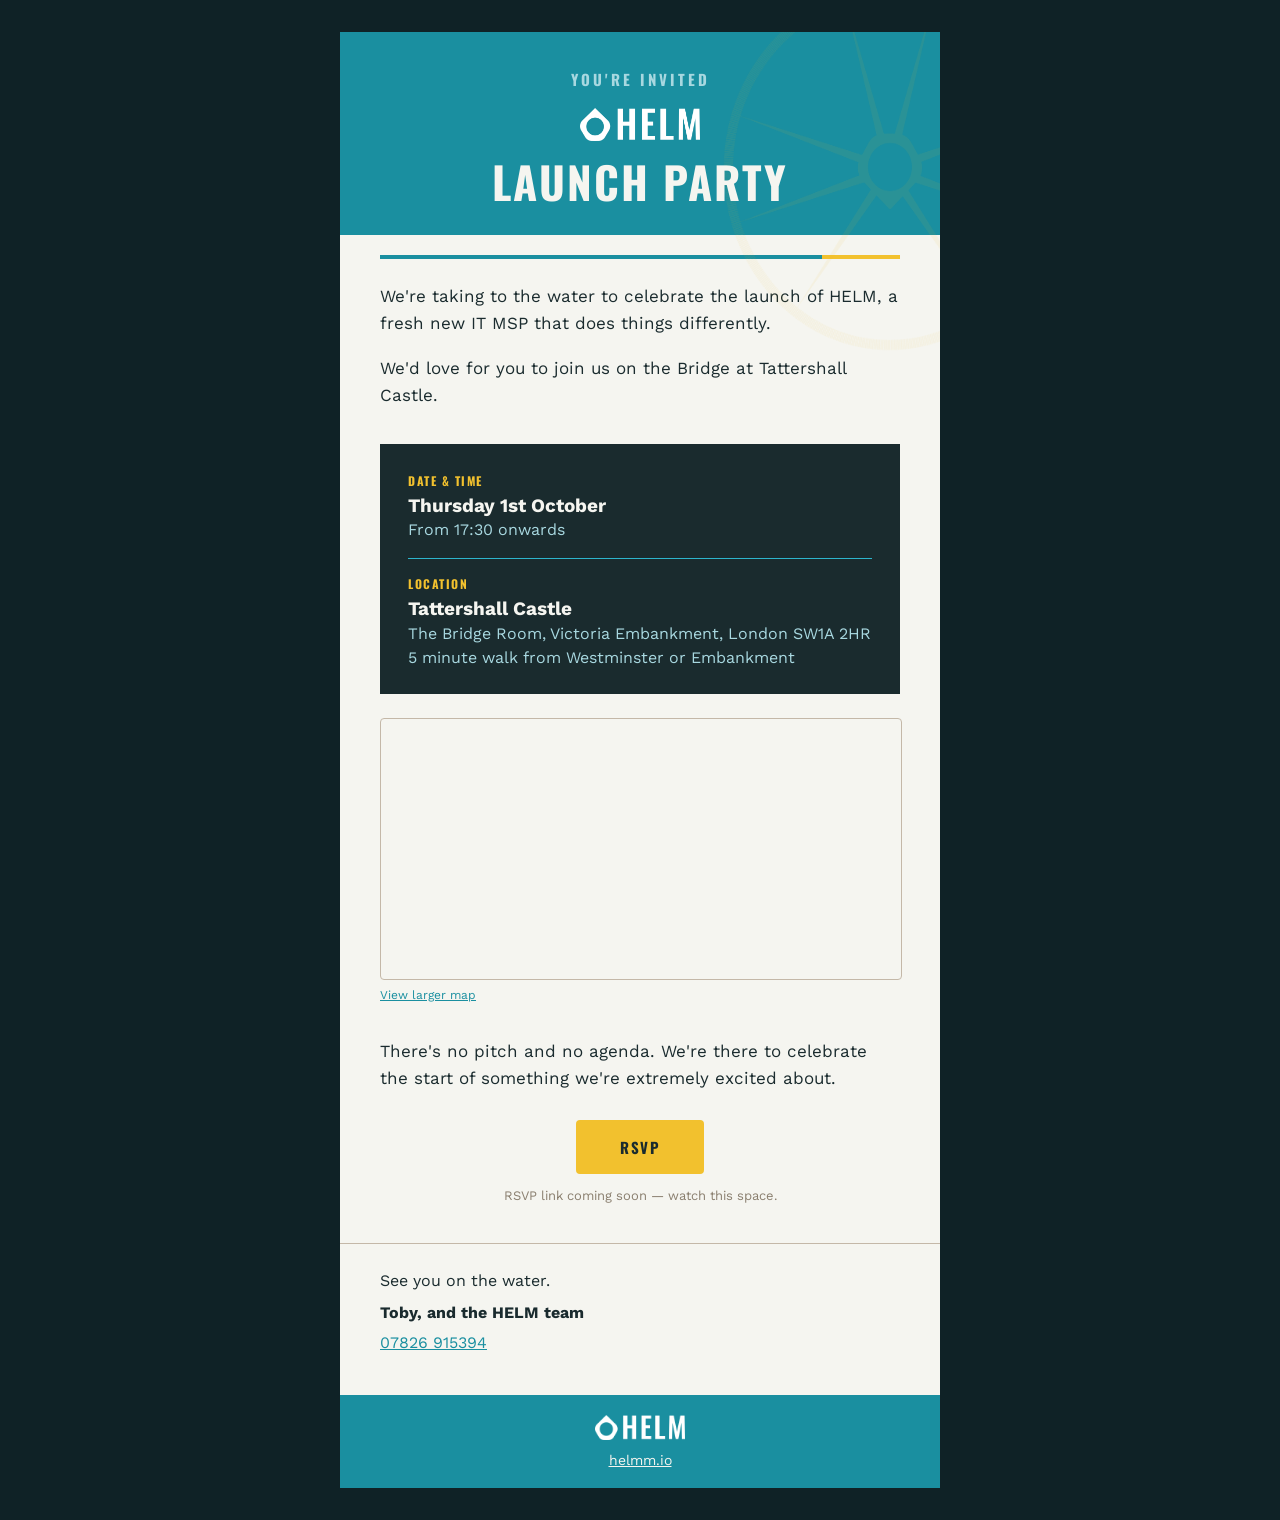
==== launchParty/index.html @ 5a1b178f "Add HELM launch party invite at /launchParty Static invite page (venue, date, RSVP details) served f" ====
<!DOCTYPE html>
<html lang="en">
<head>
<template id="__bundler_thumbnail" data-bg-color="#1A8FA0">
<svg viewBox="0 0 1200 800" xmlns="http://www.w3.org/2000/svg">
<rect width="1200" height="800" fill="#1A8FA0"/>
<circle cx="600" cy="400" r="180" fill="none" stroke="#F2C12E" stroke-width="12"/>
<circle cx="600" cy="400" r="40" fill="#F2C12E"/>
</svg>
</template>
<meta charset="UTF-8">
<meta name="viewport" content="width=device-width, initial-scale=1.0">
<meta name="color-scheme" content="light dark">
<meta name="supported-color-schemes" content="light dark">
<title>HELM Launch Party</title>
<link href="https://fonts.googleapis.com/css2?family=Oswald:wght@700&family=Work+Sans:wght@400;700&display=swap" rel="stylesheet">
<style>
@media screen and (max-width: 600px) {
  .helm-container { width: 100% !important; max-width: 100% !important; }
  .helm-pad { padding-left: 24px !important; padding-right: 24px !important; }
  .helm-title { font-size: 32px !important; }
  .helm-map-frame { height: 220px !important; }
  .helm-map-frame iframe { height: 220px !important; }
}
table {border-collapse:collapse;}
</style>
</head>
<body style="margin:0; padding:0; background-color:#0f2226; font-family:'Work Sans', Arial, Helvetica, sans-serif;">
<span style="display:none; font-size:1px; color:#0f2226; line-height:1px; max-height:0; max-width:0; opacity:0; overflow:hidden;">
You're invited: HELM launches aboard the Tattershall Castle, Thu 1 Oct, 17:30.
</span>

<table role="presentation" width="100%" cellpadding="0" cellspacing="0" border="0" style="background-color:#0f2226;">
<tr>
<td align="center" style="padding:32px 16px;">

<div class="helm-container" style="width:600px; max-width:600px; overflow:hidden; margin:0 auto;">
<table role="presentation" width="600" cellpadding="0" cellspacing="0" border="0" class="helm-container" style="width:600px; max-width:600px; background-color:#F5F5F0;">

<!-- Header band -->
<tr>
<td style="background-color:#1A8FA0; padding:0; position:relative;">
<!--[if !mso]><!-->
<img src="assets/helm-wheel-yellow.png" width="380" alt="" style="position:absolute; top:-53px; right:-155px; width:380px; height:380px; opacity:0.08; z-index:0; display:block; border:0;">
<table role="presentation" width="100%" cellpadding="0" cellspacing="0" border="0" style="position:relative; z-index:1;">
<tr>
<td class="helm-pad" style="padding:36px 40px 30px 40px;" align="center">
<div style="font-family:'Oswald', Arial Black, Arial, Helvetica, sans-serif; font-weight:900; letter-spacing:3px; font-size:15px; color:#A8D8E0; text-transform:uppercase; margin:0 0 18px 0;">You're invited</div>
<img src="assets/helm-logo.png" width="120" alt="HELM" style="display:block; width:120px; height:auto; margin:0 auto 18px auto; border:0; filter:brightness(0) invert(1);">
<div class="helm-title" style="font-family:'Oswald', Arial Black, Arial, Helvetica, sans-serif; font-weight:900; letter-spacing:2px; font-size:44px; line-height:1.05; color:#F5F5F0; text-transform:uppercase; margin:0;">LAUNCH PARTY</div>
</td>
</tr>
</table>
<!--<![endif]-->
<!--[if mso]>
<table role="presentation" width="100%" cellpadding="0" cellspacing="0" border="0">
<tr>
<td style="padding:36px 40px 30px 40px;" align="center">
<div style="font-family:'Oswald', Arial Black, Arial, Helvetica, sans-serif; font-weight:900; letter-spacing:3px; font-size:15px; color:#A8D8E0; text-transform:uppercase; margin:0 0 18px 0;">You're invited</div>
<img src="assets/helm-logo.png" width="120" alt="HELM" style="display:block; width:120px; height:auto; margin:0 auto 18px auto; border:0; filter:brightness(0) invert(1);">
<div style="font-family:'Oswald', Arial Black, Arial, Helvetica, sans-serif; font-weight:900; letter-spacing:2px; font-size:44px; line-height:1.05; color:#F5F5F0; text-transform:uppercase; margin:0;">LAUNCH PARTY</div>
</td>
</tr>
</table>
<![endif]-->
</td>
</tr>

<!-- Two-tone accent line -->
<tr>
<td style="background-color:#F5F5F0; padding:20px 40px 0 40px;">
<table role="presentation" width="100%" cellpadding="0" cellspacing="0" border="0"><tr>
<td width="85%" style="background-color:#1A8FA0; height:4px; line-height:4px; font-size:0;">&nbsp;</td>
<td width="15%" style="background-color:#F2C12E; height:4px; line-height:4px; font-size:0;">&nbsp;</td>
</tr></table>
</td>
</tr>

<!-- Intro -->
<tr>
<td class="helm-pad" style="padding:24px 40px 8px 40px; background-color:#F5F5F0;">
<p style="margin:0 0 18px 0; font-family:'Work Sans', Arial, Helvetica, sans-serif; font-size:17px; line-height:1.6; color:#1A2B2E;">
We're taking to the water to celebrate the launch of HELM, a fresh new IT MSP that does things differently.
</p>
<p style="margin:0 0 18px 0; font-family:'Work Sans', Arial, Helvetica, sans-serif; font-size:17px; line-height:1.6; color:#1A2B2E;">
We'd love for you to join us on the Bridge at Tattershall Castle.
</p>
</td>
</tr>

<!-- Details card -->
<tr>
<td class="helm-pad" style="padding:8px 40px 24px 40px; background-color:#F5F5F0;">
<table role="presentation" width="100%" cellpadding="0" cellspacing="0" border="0" style="background-color:#1A2B2E;">
<tr>
<td style="padding:28px 28px 24px 28px;">

<table role="presentation" width="100%" cellpadding="0" cellspacing="0" border="0">
<tr>
<td style="padding-bottom:16px;">
<div style="font-family:'Oswald', Arial Black, Arial, Helvetica, sans-serif; font-weight:900; letter-spacing:1.5px; font-size:12px; color:#F2C12E; text-transform:uppercase; margin:0 0 4px 0;">Date &amp; Time</div>
<div style="font-family:'Work Sans', Arial, Helvetica, sans-serif; font-size:19px; line-height:1.4; color:#F5F5F0; font-weight:bold;">Thursday 1st October</div>
<div style="font-family:'Work Sans', Arial, Helvetica, sans-serif; font-size:16px; line-height:1.4; color:#A8D8E0;">From 17:30 onwards</div>
</td>
</tr>
<tr>
<td style="border-top:1px solid #2DB5CC; padding-top:16px; padding-bottom:0;">
<div style="font-family:'Oswald', Arial Black, Arial, Helvetica, sans-serif; font-weight:900; letter-spacing:1.5px; font-size:12px; color:#F2C12E; text-transform:uppercase; margin:0 0 4px 0;">Location</div>
<div style="font-family:'Work Sans', Arial, Helvetica, sans-serif; font-size:19px; line-height:1.4; color:#F5F5F0; font-weight:bold;">Tattershall Castle</div>
<div style="font-family:'Work Sans', Arial, Helvetica, sans-serif; font-size:16px; line-height:1.5; color:#A8D8E0;">The Bridge Room, Victoria Embankment, London SW1A 2HR<br>5 minute walk from Westminster or Embankment</div>
</td>
</tr>
</table>

</td>
</tr>
</table>
</td>
</tr>

<!-- Map -->
<tr>
<td class="helm-pad" style="padding:0 40px 28px 40px; background-color:#F5F5F0;">
<div class="helm-map-frame" style="position:relative; width:100%; max-width:560px; height:260px; border:1px solid #C4B8A8; border-radius:4px; overflow:hidden;">
<iframe src="https://maps.google.com/maps?q=Tattershall%20Castle%2C%20Victoria%20Embankment%2C%20London%20SW1A%202HR&amp;t=&amp;z=15&amp;ie=UTF8&amp;iwloc=&amp;output=embed" width="100%" height="260" frameborder="0" style="display:block; border:0;" title="Map to Tattershall Castle, Victoria Embankment, London"></iframe>
</div>
<p style="margin:8px 0 0 0; font-family:'Work Sans', Arial, Helvetica, sans-serif; font-size:12px; color:#8a7f6f;">
<a href="https://www.google.com/maps/search/?api=1&query=Tattershall+Castle+Victoria+Embankment+London+SW1A+2HR" style="color:#1A8FA0;">View larger map</a>
</p>
</td>
</tr>

<!-- What's on -->
<tr>
<td class="helm-pad" style="padding:8px 40px 28px 40px; background-color:#F5F5F0;">
<p style="margin:0; font-family:'Work Sans', Arial, Helvetica, sans-serif; font-size:17px; line-height:1.6; color:#1A2B2E;">
There's no pitch and no agenda. We're there to celebrate the start of something we're extremely excited about.
</p>
</td>
</tr>

<!-- CTA button -->
<tr>
<td align="center" class="helm-pad" style="padding:0 40px 40px 40px; background-color:#F5F5F0;">
<table role="presentation" cellpadding="0" cellspacing="0" border="0">
<tr>
<td align="center" bgcolor="#F2C12E" style="border-radius:4px;">
<a href="#" style="display:block; padding:16px 44px; font-family:'Oswald', Arial Black, Arial, Helvetica, sans-serif; font-weight:900; letter-spacing:1.5px; font-size:15px; color:#1A2B2E; text-decoration:none; text-transform:uppercase; border-radius:4px;">RSVP</a>
</td>
</tr>
</table>
<p style="margin:14px 0 0 0; font-family:'Work Sans', Arial, Helvetica, sans-serif; font-size:13px; color:#8a7f6f;">RSVP link coming soon &mdash; watch this space.</p>
</td>
</tr>

<!-- Sign off -->
<tr>
<td class="helm-pad" style="padding:0 40px 40px 40px; background-color:#F5F5F0; border-top:1px solid #C4B8A8;">
<p style="margin:24px 0 0 0; font-family:'Work Sans', Arial, Helvetica, sans-serif; font-size:16px; line-height:1.6; color:#1A2B2E;">
See you on the water.
</p>
<p style="margin:6px 0 0 0; font-family:'Work Sans', Arial, Helvetica, sans-serif; font-size:16px; line-height:1.6; color:#1A2B2E; font-weight:bold;">
Toby, and the HELM team
</p>
<p style="margin:4px 0 0 0; font-family:'Work Sans', Arial, Helvetica, sans-serif; font-size:16px; line-height:1.6;">
<a href="tel:07826915394" style="color:#1A8FA0;">07826 915394</a>
</p>
</td>
</tr>

<!-- Footer -->
<tr>
<td style="background-color:#1A8FA0; padding:20px 40px;" align="center">
<img src="assets/helm-logo.png" width="90" alt="HELM" style="display:block; width:90px; height:auto; margin:0 auto; border:0; filter:brightness(0) invert(1);">
<p style="margin:12px 0 0 0; font-family:'Work Sans', Arial, Helvetica, sans-serif; font-size:14px;">
<a href="https://helmm.io" style="color:#F5F5F0;">helmm.io</a>
</p>
</td>
</tr>

</table>

</div>

</td>
</tr>
</table>

</body>
</html>
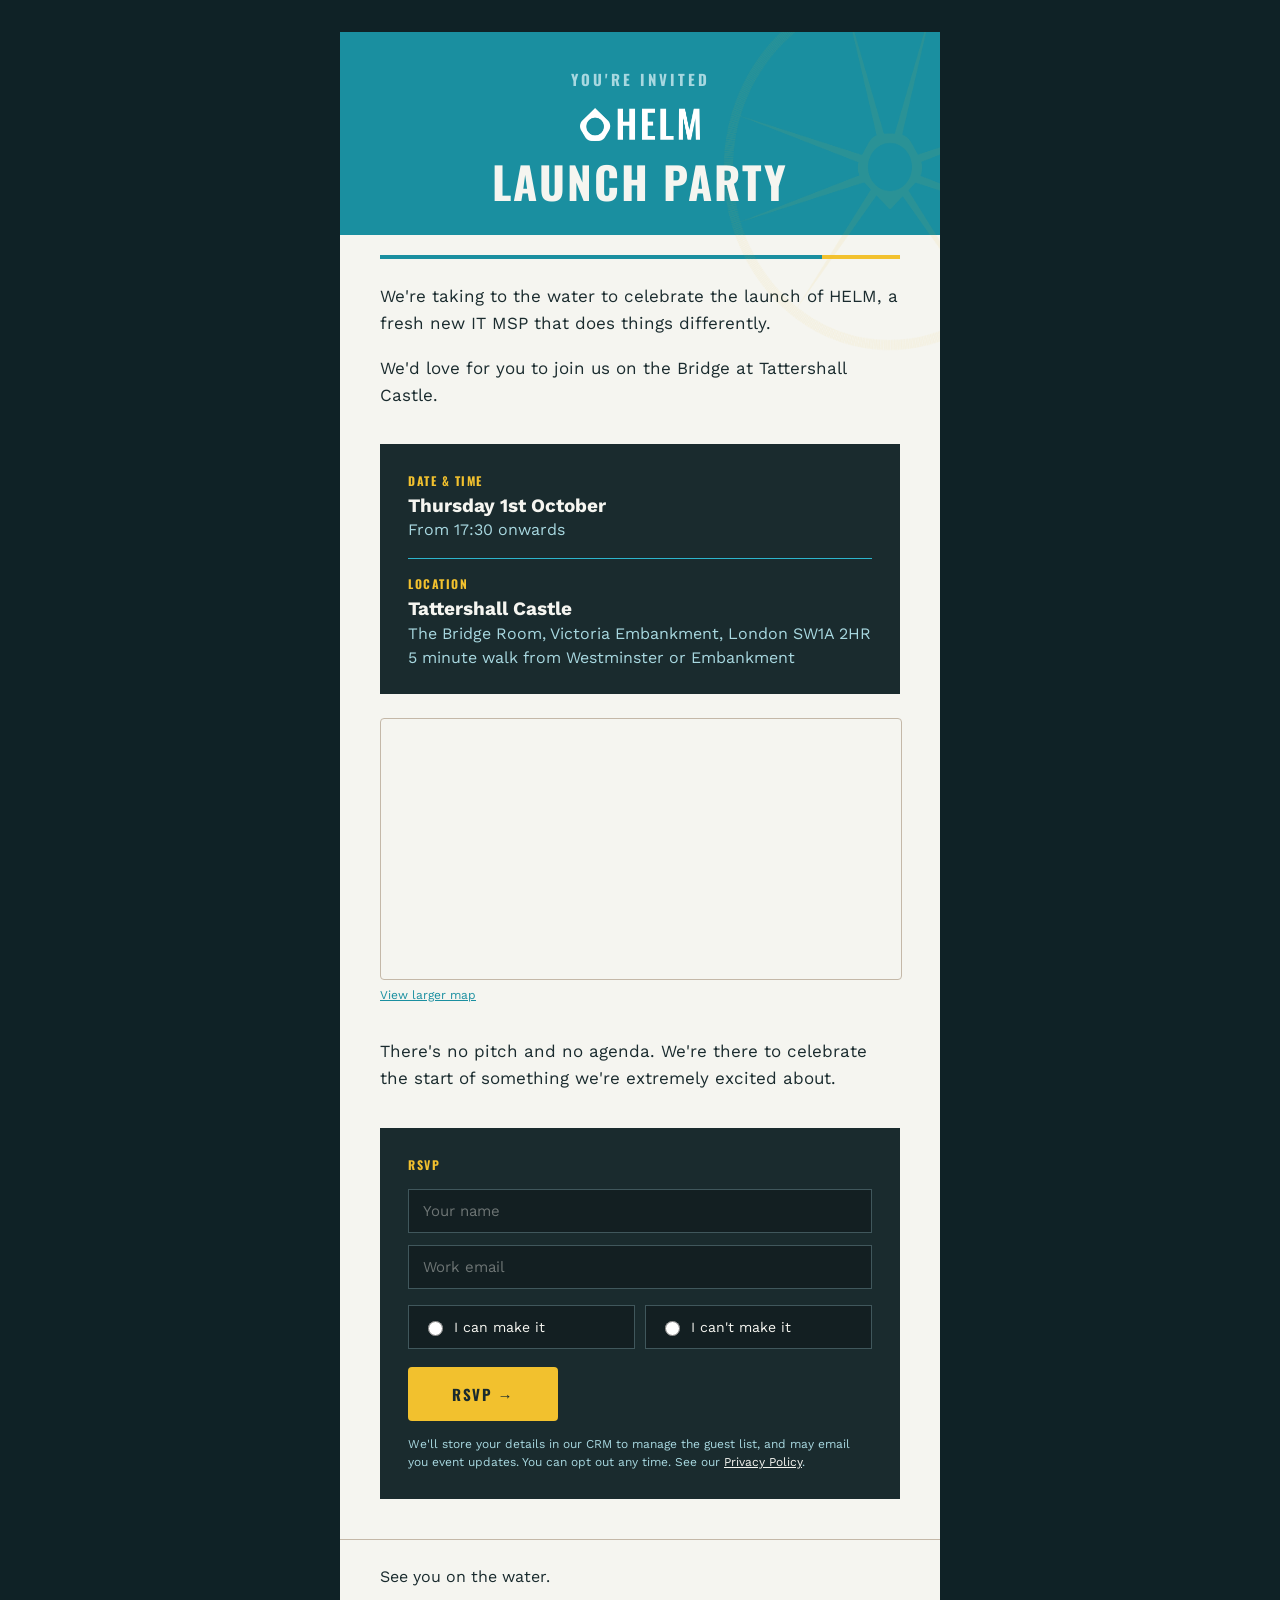
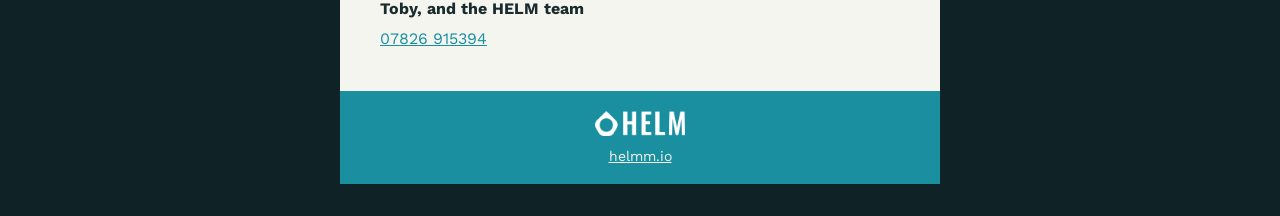
==== commit 77d8de0f: "Add branded RSVP form to Launch Party page Replace the placeholder RSVP button with an inline form s" ====
--- a/launchParty/index.html
+++ b/launchParty/index.html
@@ -16,13 +16,17 @@
 <link href="https://fonts.googleapis.com/css2?family=Oswald:wght@700&family=Work+Sans:wght@400;700&display=swap" rel="stylesheet">
 <style>
 @media screen and (max-width: 600px) {
-  .helm-container { width: 100% !important; max-width: 100% !important; }
-  .helm-pad { padding-left: 24px !important; padding-right: 24px !important; }
-  .helm-title { font-size: 32px !important; }
-  .helm-map-frame { height: 220px !important; }
-  .helm-map-frame iframe { height: 220px !important; }
+.helm-container { width: 100% !important; max-width: 100% !important; }
+.helm-pad { padding-left: 24px !important; padding-right: 24px !important; }
+.helm-title { font-size: 32px !important; }
+.helm-map-frame { height: 220px !important; }
+.helm-map-frame iframe { height: 220px !important; }
+.helm-rsvp-row { flex-direction: column !important; }
 }
 table {border-collapse:collapse;}
+.helm-rsvp-input::placeholder { color: rgba(245,245,240,0.4); }
+.helm-rsvp-input:focus { border-color: #F2C12E !important; }
+.helm-rsvp-option:has(input:checked) { border-color: #F2C12E !important; background-color: rgba(242,193,46,0.08) !important; }
 </style>
 </head>
 <body style="margin:0; padding:0; background-color:#0f2226; font-family:'Work Sans', Arial, Helvetica, sans-serif;">
@@ -139,17 +143,61 @@
 </td>
 </tr>
 
-<!-- CTA button -->
-<tr>
-<td align="center" class="helm-pad" style="padding:0 40px 40px 40px; background-color:#F5F5F0;">
+<!-- RSVP form -->
+<tr>
+<td class="helm-pad" style="padding:8px 40px 40px 40px; background-color:#F5F5F0;">
+<table role="presentation" width="100%" cellpadding="0" cellspacing="0" border="0" style="background-color:#1A2B2E;">
+<tr>
+<td style="padding:28px 28px 28px 28px;">
+
+<div style="font-family:'Oswald', Arial Black, Arial, Helvetica, sans-serif; font-weight:900; letter-spacing:1.5px; font-size:12px; color:#F2C12E; text-transform:uppercase; margin:0 0 16px 0;">RSVP</div>
+
+<form id="helmRsvpForm" novalidate>
+<div id="helmRsvpFields">
+
+<div style="margin-bottom:12px;">
+<input type="text" id="helmRsvpName" class="helm-rsvp-input" placeholder="Your name" autocomplete="name" required
+style="width:100%; box-sizing:border-box; background-color:rgba(13,22,24,0.55); border:1px solid rgba(168,216,224,0.3); color:#F5F5F0; font-family:'Work Sans',Arial,Helvetica,sans-serif; font-size:15px; padding:12px 14px; outline:none;">
+</div>
+
+<div style="margin-bottom:16px;">
+<input type="email" id="helmRsvpEmail" class="helm-rsvp-input" placeholder="Work email" autocomplete="email" required
+style="width:100%; box-sizing:border-box; background-color:rgba(13,22,24,0.55); border:1px solid rgba(168,216,224,0.3); color:#F5F5F0; font-family:'Work Sans',Arial,Helvetica,sans-serif; font-size:15px; padding:12px 14px; outline:none;">
+</div>
+
+<div class="helm-rsvp-row" style="margin-bottom:18px; display:flex; gap:10px;">
+<label class="helm-rsvp-option" style="flex:1; display:flex; align-items:center; gap:8px; cursor:pointer; background-color:rgba(13,22,24,0.55); border:1px solid rgba(168,216,224,0.3); padding:12px 14px; font-family:'Work Sans',Arial,Helvetica,sans-serif; font-size:14px; color:#F5F5F0;">
+<input type="radio" name="helmRsvpAnswer" value="I can make it" required style="accent-color:#F2C12E; width:15px; height:15px;"> I can make it
+</label>
+<label class="helm-rsvp-option" style="flex:1; display:flex; align-items:center; gap:8px; cursor:pointer; background-color:rgba(13,22,24,0.55); border:1px solid rgba(168,216,224,0.3); padding:12px 14px; font-family:'Work Sans',Arial,Helvetica,sans-serif; font-size:14px; color:#F5F5F0;">
+<input type="radio" name="helmRsvpAnswer" value="I can't make it" style="accent-color:#F2C12E; width:15px; height:15px;"> I can't make it
+</label>
+</div>
+
+<p id="helmRsvpError" style="display:none; margin:0 0 14px 0; font-family:'Work Sans', Arial, Helvetica, sans-serif; font-size:13px; color:#F2A24E;">Please add your name, email, and let us know if you can make it.</p>
+
 <table role="presentation" cellpadding="0" cellspacing="0" border="0">
 <tr>
 <td align="center" bgcolor="#F2C12E" style="border-radius:4px;">
-<a href="#" style="display:block; padding:16px 44px; font-family:'Oswald', Arial Black, Arial, Helvetica, sans-serif; font-weight:900; letter-spacing:1.5px; font-size:15px; color:#1A2B2E; text-decoration:none; text-transform:uppercase; border-radius:4px;">RSVP</a>
-</td>
-</tr>
-</table>
-<p style="margin:14px 0 0 0; font-family:'Work Sans', Arial, Helvetica, sans-serif; font-size:13px; color:#8a7f6f;">RSVP link coming soon &mdash; watch this space.</p>
+<button type="submit" id="helmRsvpSubmit" style="display:block; width:100%; background:none; border:0; padding:16px 44px; font-family:'Oswald', Arial Black, Arial, Helvetica, sans-serif; font-weight:900; letter-spacing:1.5px; font-size:15px; color:#1A2B2E; text-transform:uppercase; border-radius:4px; cursor:pointer;">RSVP &rarr;</button>
+</td>
+</tr>
+</table>
+
+<p style="margin:14px 0 0 0; font-family:'Work Sans', Arial, Helvetica, sans-serif; font-size:12px; color:#A8D8E0; line-height:1.5;">We'll store your details in our CRM to manage the guest list, and may email you event updates. You can opt out any time. See our <a href="/Privacy%20Policy.html" style="color:#F5F5F0;">Privacy Policy</a>.</p>
+
+</div>
+
+<div id="helmRsvpThanks" style="display:none;">
+<div style="font-family:'Oswald', Arial Black, Arial, Helvetica, sans-serif; font-weight:900; font-size:22px; text-transform:uppercase; color:#F5F5F0; margin:0 0 8px 0;">You're on the list</div>
+<p id="helmRsvpThanksMsg" style="margin:0; font-family:'Work Sans', Arial, Helvetica, sans-serif; font-size:15px; color:#A8D8E0; line-height:1.6;">Thanks for letting us know — see you on the water.</p>
+</div>
+
+</form>
+
+</td>
+</tr>
+</table>
 </td>
 </tr>
 
@@ -186,5 +234,83 @@
 </tr>
 </table>
 
+<script>
+(function () {
+  var PORTAL_ID = '148819036';
+  var FORM_GUID = 'ddab142b-53a0-4506-8490-94be312af39c';
+  var ENDPOINT = 'https://api-eu1.hsforms.com/submissions/v3/integration/submit/' + PORTAL_ID + '/' + FORM_GUID;
+
+  var form = document.getElementById('helmRsvpForm');
+  if (!form) return;
+  var fieldsBlock = document.getElementById('helmRsvpFields');
+  var thanks = document.getElementById('helmRsvpThanks');
+  var thanksMsg = document.getElementById('helmRsvpThanksMsg');
+  var errorEl = document.getElementById('helmRsvpError');
+  var submitBtn = document.getElementById('helmRsvpSubmit');
+
+  function splitName(name) {
+    var parts = String(name || '').trim().split(/\s+/);
+    return { firstname: parts.shift() || '', lastname: parts.join(' ') };
+  }
+  function getCookie(name) {
+    var m = document.cookie.match(new RegExp('(^| )' + name + '=([^;]+)'));
+    return m ? m[2] : undefined;
+  }
+
+  form.addEventListener('submit', function (e) {
+    e.preventDefault();
+
+    var name = document.getElementById('helmRsvpName').value.trim();
+    var email = document.getElementById('helmRsvpEmail').value.trim();
+    var answerEl = form.querySelector('input[name="helmRsvpAnswer"]:checked');
+    var answer = answerEl ? answerEl.value : '';
+
+    if (!name || !email || !answer) {
+      errorEl.style.display = 'block';
+      return;
+    }
+    errorEl.style.display = 'none';
+    submitBtn.disabled = true;
+    submitBtn.textContent = 'Sending…';
+
+    var n = splitName(name);
+    var payload = {
+      fields: [
+        { name: 'firstname', value: n.firstname },
+        { name: 'lastname', value: n.lastname },
+        { name: 'email', value: email },
+        { name: 'launch_party_rsvp', value: answer },
+      ],
+      context: { pageUri: location.href, pageName: document.title },
+    };
+    var hutk = getCookie('hubspotutk');
+    if (hutk) { payload.context.hutk = hutk; }
+
+    fetch(ENDPOINT, {
+      method: 'POST',
+      headers: { 'content-type': 'application/json' },
+      body: JSON.stringify(payload),
+    })
+      .then(function (r) {
+        if (!r.ok) throw new Error('submit failed');
+        return r.json();
+      })
+      .then(function () {
+        fieldsBlock.style.display = 'none';
+        thanks.style.display = 'block';
+        if (answer === "I can't make it") {
+          thanksMsg.textContent = "Thanks for letting us know — sorry you can't make it this time. We'll keep you posted on what's next.";
+        }
+      })
+      .catch(function () {
+        submitBtn.disabled = false;
+        submitBtn.textContent = 'RSVP →';
+        errorEl.textContent = 'Something went wrong sending your RSVP. Please try again, or email hello@helmm.io.';
+        errorEl.style.display = 'block';
+      });
+  });
+})();
+</script>
+
 </body>
 </html>
